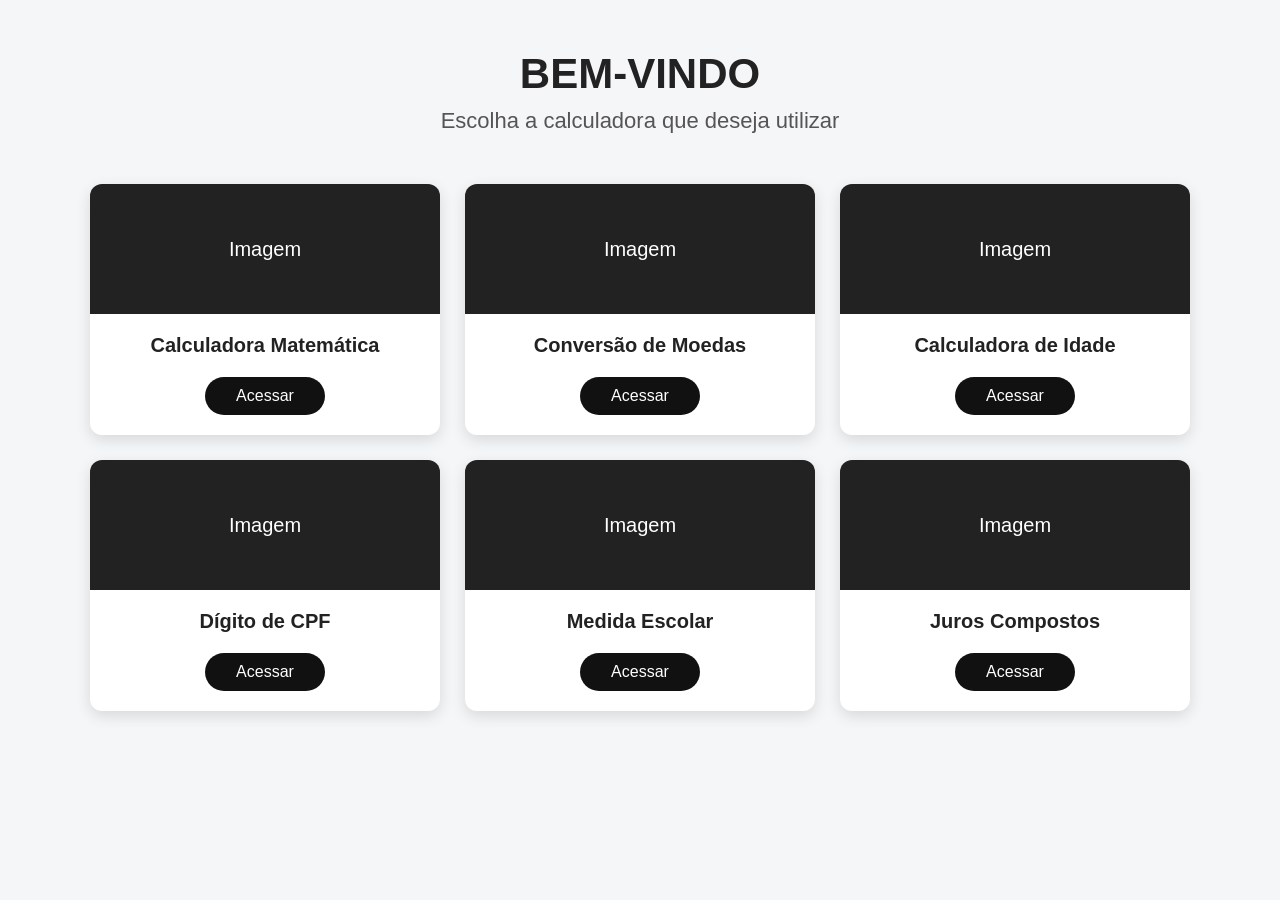
==== teste.html @ b9777635 "criação do menu principal" ====
<!DOCTYPE html>
<html lang="pt-br">
<head>
  <meta charset="UTF-8">
  <meta name="viewport" content="width=device-width, initial-scale=1.0">
  <title>Central de Calculadoras</title>
  <link rel="stylesheet" href="style.css">
</head>
<body>

  <main class="container">
    <section class="hero">
      <h1>Bem-vindo</h1>
      <p>Escolha a calculadora que deseja utilizar</p>
    </section>

    <section class="calculadoras">

      <div class="card">
        <div class="imagem">Imagem</div>
        <h2>Calculadora Matemática</h2>
        <a href="#">Acessar</a>
      </div>

      <div class="card">
        <div class="imagem">Imagem</div>
        <h2>Conversão de Moedas</h2>
        <a href="#">Acessar</a>
      </div>

      <div class="card">
        <div class="imagem">Imagem</div>
        <h2>Calculadora de Idade</h2>
        <a href="#">Acessar</a>
      </div>

      <div class="card">
        <div class="imagem">Imagem</div>
        <h2>Dígito de CPF</h2>
        <a href="#">Acessar</a>
      </div>

      <div class="card">
        <div class="imagem">Imagem</div>
        <h2>Medida Escolar</h2>
        <a href="#">Acessar</a>
      </div>

      <div class="card">
        <div class="imagem">Imagem</div>
        <h2>Juros Compostos</h2>
        <a href="#">Acessar</a>
      </div>

    </section>
  </main>
  <style>
    * {
  margin: 0;
  padding: 0;
  box-sizing: border-box;
  font-family: Arial, Helvetica, sans-serif;
}

body {
  min-height: 100vh;
  background: #f4f6f8;
  color: #222;
}

.container {
  width: 90%;
  max-width: 1100px;
  margin: 0 auto;
  padding: 50px 0;
}

.hero {
  text-align: center;
  margin-bottom: 50px;
}

.hero h1 {
  font-size: 42px;
  text-transform: uppercase;
  margin-bottom: 10px;
}

.hero p {
  font-size: 22px;
  color: #555;
}

.calculadoras {
  display: grid;
  grid-template-columns: repeat(3, 1fr);
  gap: 25px;
}

.card {
  background: white;
  border-radius: 12px;
  overflow: hidden;
  box-shadow: 0 5px 15px rgba(0,0,0,0.12);
  transition: 0.3s;
}

.card:hover {
  transform: translateY(-8px);
}

.imagem {
  height: 130px;
  background: #222;
  color: white;
  display: flex;
  align-items: center;
  justify-content: center;
  font-size: 20px;
}

.card h2 {
  font-size: 20px;
  text-align: center;
  padding: 20px 10px;
}

.card a {
  display: block;
  width: 120px;
  margin: 0 auto 20px;
  padding: 10px;
  text-align: center;
  background: #111;
  color: white;
  text-decoration: none;
  border-radius: 20px;
  transition: 0.3s;
}

.card a:hover {
  background: #444;
}

@media (max-width: 850px) {
  .calculadoras {
    grid-template-columns: repeat(2, 1fr);
  }
}

@media (max-width: 550px) {
  .calculadoras {
    grid-template-columns: 1fr;
  }

  .hero h1 {
    font-size: 32px;
  }

  .hero p {
    font-size: 18px;
  }
}
  </style>

</body>
</html>
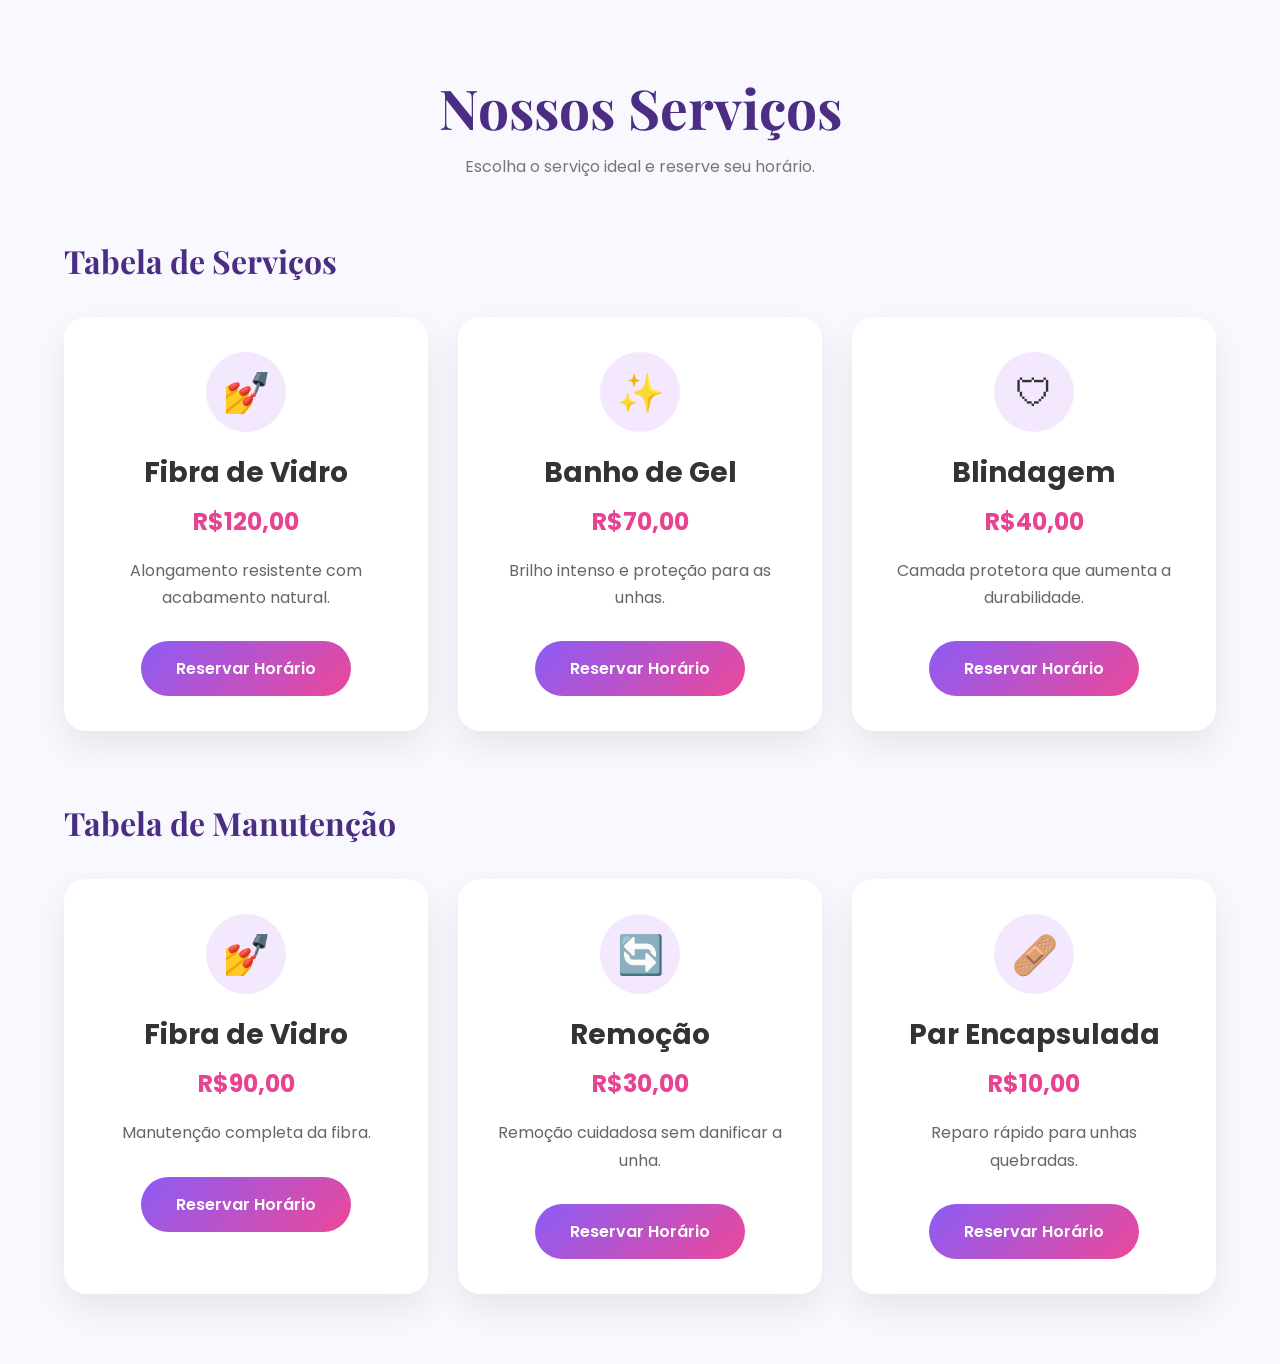
==== commit 825789a3: "ajste mobile" ====
--- a/teste.html
+++ b/teste.html
@@ -1,167 +1,310 @@
 <!DOCTYPE html>
-<html lang="pt-br">
+<html lang="pt-BR">
+
 <head>
-  <meta charset="UTF-8">
-  <meta name="viewport" content="width=device-width, initial-scale=1.0">
-  <title>Central de Calculadoras</title>
-  <link rel="stylesheet" href="style.css">
+    <meta charset="UTF-8">
+    <meta name="viewport" content="width=device-width, initial-scale=1.0">
+
+    <title>Serviços</title>
+
+    <link rel="preconnect" href="https://fonts.googleapis.com">
+    <link rel="preconnect" href="https://fonts.gstatic.com" crossorigin>
+
+    <link href="https://fonts.googleapis.com/css2?family=Playfair+Display:wght@700&family=Poppins:wght@300;400;500;600&display=swap" rel="stylesheet">
+
+    <link rel="stylesheet" href="style.css">
 </head>
+
 <body>
 
-  <main class="container">
-    <section class="hero">
-      <h1>Bem-vindo</h1>
-      <p>Escolha a calculadora que deseja utilizar</p>
-    </section>
-
-    <section class="calculadoras">
-
-      <div class="card">
-        <div class="imagem">Imagem</div>
-        <h2>Calculadora Matemática</h2>
-        <a href="#">Acessar</a>
-      </div>
-
-      <div class="card">
-        <div class="imagem">Imagem</div>
-        <h2>Conversão de Moedas</h2>
-        <a href="#">Acessar</a>
-      </div>
-
-      <div class="card">
-        <div class="imagem">Imagem</div>
-        <h2>Calculadora de Idade</h2>
-        <a href="#">Acessar</a>
-      </div>
-
-      <div class="card">
-        <div class="imagem">Imagem</div>
-        <h2>Dígito de CPF</h2>
-        <a href="#">Acessar</a>
-      </div>
-
-      <div class="card">
-        <div class="imagem">Imagem</div>
-        <h2>Medida Escolar</h2>
-        <a href="#">Acessar</a>
-      </div>
-
-      <div class="card">
-        <div class="imagem">Imagem</div>
-        <h2>Juros Compostos</h2>
-        <a href="#">Acessar</a>
-      </div>
-
-    </section>
-  </main>
-  <style>
-    * {
-  margin: 0;
-  padding: 0;
-  box-sizing: border-box;
-  font-family: Arial, Helvetica, sans-serif;
-}
-
-body {
-  min-height: 100vh;
-  background: #f4f6f8;
-  color: #222;
-}
-
-.container {
-  width: 90%;
-  max-width: 1100px;
-  margin: 0 auto;
-  padding: 50px 0;
-}
-
-.hero {
-  text-align: center;
-  margin-bottom: 50px;
-}
-
-.hero h1 {
-  font-size: 42px;
-  text-transform: uppercase;
-  margin-bottom: 10px;
-}
-
-.hero p {
-  font-size: 22px;
-  color: #555;
-}
-
-.calculadoras {
-  display: grid;
-  grid-template-columns: repeat(3, 1fr);
-  gap: 25px;
-}
-
-.card {
-  background: white;
-  border-radius: 12px;
-  overflow: hidden;
-  box-shadow: 0 5px 15px rgba(0,0,0,0.12);
-  transition: 0.3s;
-}
-
-.card:hover {
-  transform: translateY(-8px);
-}
-
-.imagem {
-  height: 130px;
-  background: #222;
-  color: white;
-  display: flex;
-  align-items: center;
-  justify-content: center;
-  font-size: 20px;
-}
-
-.card h2 {
-  font-size: 20px;
-  text-align: center;
-  padding: 20px 10px;
-}
-
-.card a {
-  display: block;
-  width: 120px;
-  margin: 0 auto 20px;
-  padding: 10px;
-  text-align: center;
-  background: #111;
-  color: white;
-  text-decoration: none;
-  border-radius: 20px;
-  transition: 0.3s;
-}
-
-.card a:hover {
-  background: #444;
-}
-
-@media (max-width: 850px) {
-  .calculadoras {
-    grid-template-columns: repeat(2, 1fr);
-  }
-}
-
-@media (max-width: 550px) {
-  .calculadoras {
-    grid-template-columns: 1fr;
-  }
-
-  .hero h1 {
-    font-size: 32px;
-  }
-
-  .hero p {
-    font-size: 18px;
-  }
-}
-  </style>
+<section class="servicos">
+
+    <h1>Nossos Serviços</h1>
+    <p class="subtitulo">
+        Escolha o serviço ideal e reserve seu horário.
+    </p>
+
+    <h2>Tabela de Serviços</h2>
+
+    <div class="cards">
+
+        <div class="card">
+            <div class="icone">💅</div>
+
+            <h3>Fibra de Vidro</h3>
+
+            <span>R$120,00</span>
+
+            <p>
+                Alongamento resistente com acabamento natural.
+            </p>
+
+            <a href="#">Reservar Horário</a>
+
+        </div>
+
+        <div class="card">
+
+            <div class="icone">✨</div>
+
+            <h3>Banho de Gel</h3>
+
+            <span>R$70,00</span>
+
+            <p>
+                Brilho intenso e proteção para as unhas.
+            </p>
+
+            <a href="#">Reservar Horário</a>
+
+        </div>
+
+        <div class="card">
+
+            <div class="icone">🛡</div>
+
+            <h3>Blindagem</h3>
+
+            <span>R$40,00</span>
+
+            <p>
+                Camada protetora que aumenta a durabilidade.
+            </p>
+
+            <a href="#">Reservar Horário</a>
+
+        </div>
+
+    </div>
+
+
+    <h2 class="titulo2">Tabela de Manutenção</h2>
+
+    <div class="cards">
+
+        <div class="card">
+
+            <div class="icone">💅</div>
+
+            <h3>Fibra de Vidro</h3>
+
+            <span>R$90,00</span>
+
+            <p>
+                Manutenção completa da fibra.
+            </p>
+
+            <a href="#">Reservar Horário</a>
+
+        </div>
+
+        <div class="card">
+
+            <div class="icone">🔄</div>
+
+            <h3>Remoção</h3>
+
+            <span>R$30,00</span>
+
+            <p>
+                Remoção cuidadosa sem danificar a unha.
+            </p>
+
+            <a href="#">Reservar Horário</a>
+
+        </div>
+
+        <div class="card">
+
+            <div class="icone">🩹</div>
+
+            <h3>Par Encapsulada</h3>
+
+            <span>R$10,00</span>
+
+            <p>
+                Reparo rápido para unhas quebradas.
+            </p>
+
+            <a href="#">Reservar Horário</a>
+
+        </div>
+
+    </div>
+
+</section>
+
+<style>
+    *{
+    margin:0;
+    padding:0;
+    box-sizing:border-box;
+}
+
+body{
+
+    background:#faf8ff;
+    font-family:'Poppins',sans-serif;
+    color:#333;
+
+}
+
+.servicos{
+
+    width:90%;
+    max-width:1300px;
+    margin:auto;
+    padding:70px 0;
+
+}
+
+h1{
+
+    text-align:center;
+    font-family:'Playfair Display',serif;
+    font-size:55px;
+    color:#4B2E83;
+
+}
+
+.subtitulo{
+    text-align:center;
+    margin-top:10px;
+    color:#777;
+    margin-bottom:60px;
+}
+
+h2{
+
+    font-size:32px;
+    color:#4B2E83;
+    margin-bottom:35px;
+    font-family:'Playfair Display',serif;
+
+}
+
+.titulo2{
+
+    margin-top:70px;
+
+}
+
+.cards{
+
+    display:grid;
+    grid-template-columns:repeat(auto-fit,minmax(300px,1fr));
+    gap:30px;
+
+}
+
+.card{
+
+    background:#fff;
+
+    border-radius:22px;
+
+    padding:35px;
+
+    box-shadow:0 15px 35px rgba(0,0,0,.08);
+
+    transition:.35s;
+
+    text-align:center;
+
+}
+
+.card:hover{
+
+    transform:translateY(-10px);
+
+    box-shadow:0 25px 50px rgba(139,92,246,.20);
+
+}
+
+.icone{
+
+    width:80px;
+    height:80px;
+
+    margin:auto;
+
+    border-radius:50%;
+
+    display:flex;
+
+    justify-content:center;
+
+    align-items:center;
+
+    background:#f4e8ff;
+
+    font-size:38px;
+
+    margin-bottom:20px;
+
+}
+
+.card h3{
+
+    font-size:28px;
+
+    color:#333;
+
+    margin-bottom:10px;
+
+}
+
+.card span{
+
+    display:block;
+
+    color:#E84393;
+
+    font-weight:700;
+
+    font-size:24px;
+
+    margin-bottom:18px;
+
+}
+
+.card p{
+
+    color:#666;
+
+    line-height:1.7;
+
+    margin-bottom:30px;
+
+}
+
+.card a{
+
+    display:inline-block;
+
+    text-decoration:none;
+
+    background:linear-gradient(135deg,#8B5CF6,#EC4899);
+
+    color:#fff;
+
+    padding:15px 35px;
+
+    border-radius:50px;
+
+    transition:.3s;
+
+    font-weight:600;
+
+}
+
+.card a:hover{
+
+    transform:scale(1.06);
+
+}
+</style>
 
 </body>
+
 </html>
